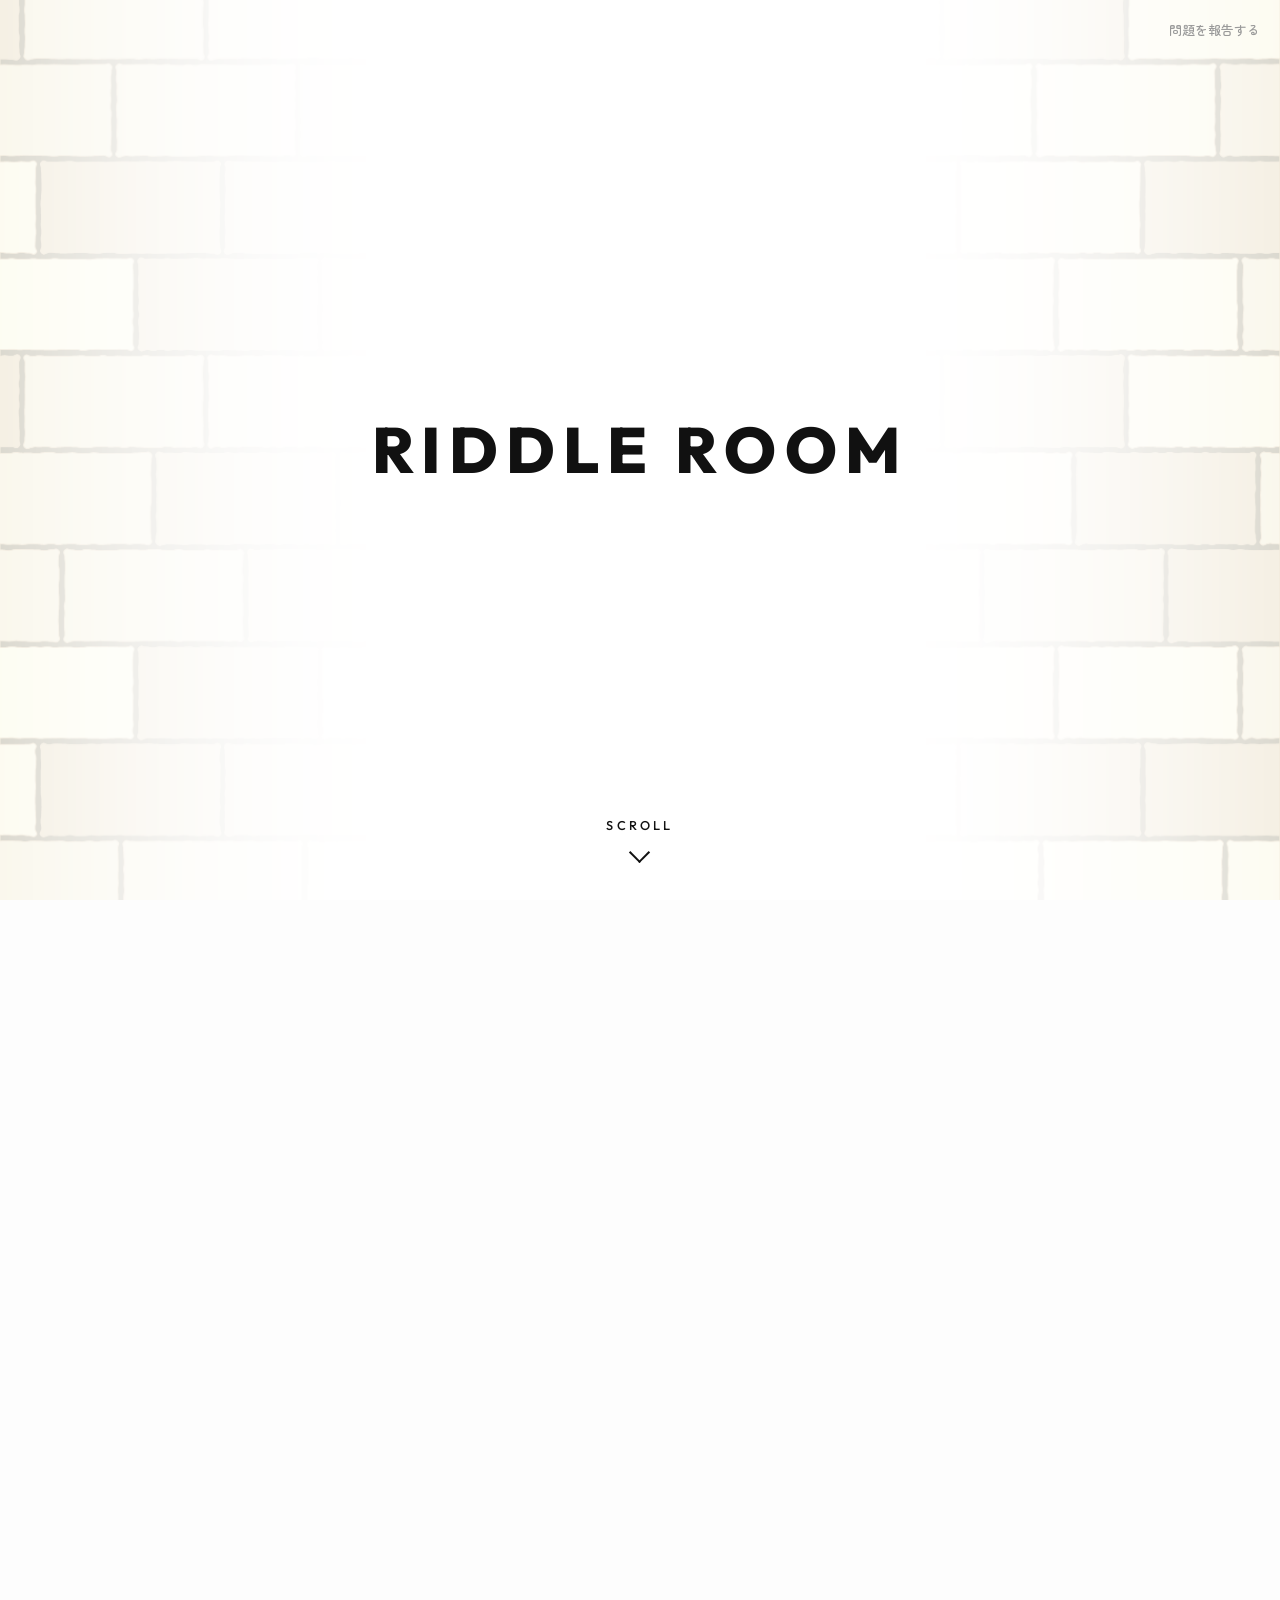
==== index.html @ d1fc24eb "feat: initialize RIDDLE ROOM web project with structural layout and multi-step progression logic" ====
<!DOCTYPE html>
<html lang="ja">

<head>
    <meta charset="UTF-8">
    <meta name="viewport" content="width=device-width, initial-scale=1.0">
    <title>RIDDLE ROOM</title>
    <link rel="stylesheet" href="style.css">
    <link rel="preconnect" href="https://fonts.googleapis.com">
    <link rel="preconnect" href="https://fonts.gstatic.com" crossorigin>
    <link
        href="https://fonts.googleapis.com/css2?family=Outfit:wght@300;500;700&family=Zen+Maru+Gothic:wght@400;500;700;900&display=swap"
        rel="stylesheet">
</head>

<body>
    <div class="scroll-container">
        <!-- Main Title Section -->
        <section class="section title-section">
            <a href="https://x.com/monushi_nazo" target="_blank" rel="noopener noreferrer" class="report-link" id="report-link">問題を報告する</a>
            <h1 class="main-title">RIDDLE<span class="pc-space"> </span><br class="sp-br">ROOM</h1>
            <div class="scroll-indicator">
                <span>SCROLL</span>
                <div class="arrow down"></div>
            </div>
        </section>

        <!-- 1st STEP Section -->
        <section class="section step-section" id="step1">
            <div class="step-card">
                <h2 class="step-title">1st STEP</h2>
                <p class="instruction">
                    壁にある謎を全て解き、<br class="sp-br">答えの最初の文字を並び替えて<br class="sp-br">一般的な単語にし、<br class="pc-br">
                    下の欄に入力しよう
                </p>
                <div class="input-group">
                    <input type="text" id="answer1" placeholder="答えを入力" autocomplete="off">
                    <button id="submit1" class="submit-btn" aria-label="Submit answer">→</button>
                </div>
                <div id="feedback1" class="feedback-container">
                    <!-- Red circle will be appended here via JS -->
                </div>
            </div>

            <div class="unlock-indicator hidden" id="unlock-step2">
                <span>NEXT</span>
                <div class="arrow down"></div>
            </div>
        </section>

        <!-- 2nd STEP Section -->
        <section class="section step-section" id="step2">
            <div class="step-card">
                <h2 class="step-title">2nd STEP</h2>
                <p class="instruction">
                    封筒1の中の謎を解こう。<br>
                    その際、4つのアイテムを取り出して謎の枠に入れ、謎を成立させてから解こう。<br class="sp-br">
                    解けたら答えの最初の文字を並び替えて<br class="pc-br">
                    一般的な単語にし、下の欄に入力しよう。
                </p>
                <div class="item-container">
                    <p class="item-note">※アイテムにはこのマークがついている</p>
                    <img src="item.png" alt="アイテムマーク" class="item-image">
                </div>
                <div class="input-group">
                    <input type="text" id="answer2" placeholder="答えを入力" autocomplete="off">
                    <button id="submit2" class="submit-btn" aria-label="Submit answer">→</button>
                </div>
                <div id="feedback2" class="feedback-container"></div>
            </div>

            <div class="unlock-indicator hidden" id="unlock-step3">
                <span>NEXT</span>
                <div class="arrow down"></div>
            </div>
        </section>

        <!-- 3rd STEP Section -->
        <section class="section step-section" id="step3">
            <div class="step-card">
                <h2 class="step-title">3rd STEP</h2>
                <p class="instruction">
                    最初を最後にしよう。<br class="sp-br">出てきた2つの答えを下の欄に入力しよう。
                </p>
                <div class="input-group" style="margin-bottom: 1rem;">
                    <input type="text" id="answer3_1" placeholder="答えを入力" autocomplete="off">
                </div>
                <div class="input-group">
                    <input type="text" id="answer3_2" placeholder="答えを入力" autocomplete="off">
                    <button id="submit3" class="submit-btn" aria-label="Submit answer">→</button>
                </div>
                <div id="feedback3" class="feedback-container"></div>
            </div>

            <div class="unlock-indicator hidden" id="unlock-step4">
                <span>NEXT</span>
                <div class="arrow down"></div>
            </div>
        </section>

        <!-- Final STEP Section -->
        <section class="section step-section" id="step4">
            <div class="step-card">
                <div class="input-group" style="margin-top: 2rem;">
                    <input type="text" id="answer4" placeholder="答えを入力" autocomplete="off">
                    <button id="submit4" class="submit-btn" aria-label="Submit answer">→</button>
                </div>
                <div id="feedback4" class="feedback-container"></div>
            </div>

            <div class="unlock-indicator hidden" id="unlock-step5">
                <span>NEXT</span>
                <div class="arrow down"></div>
            </div>
        </section>

        <!-- LAST STEP Section -->
        <section class="section step-section" id="last-step">
            <div class="step-card">
                <h2 class="step-title">LAST STEP</h2>
                <p class="instruction">
                    封筒2の中の謎を解こう
                </p>
                <div class="input-group">
                    <input type="text" id="answer5" placeholder="答えを入力" autocomplete="off">
                    <button id="submit5" class="submit-btn" aria-label="Submit answer">→</button>
                </div>
                <div id="feedback5" class="feedback-container"></div>
            </div>

            <div class="unlock-indicator hidden" id="unlock-clear">
                <span>NEXT</span>
                <div class="arrow down"></div>
            </div>
        </section>

        <!-- Clear Section -->
        <section class="section step-section" id="clear-section">
            <div class="step-card" style="display: flex; flex-direction: column; align-items: center; gap: 2rem;">
                <img src="clear.png" alt="Clear" style="max-width: 100%; height: auto;">
                <a href="https://twitter.com/intent/tweet?text=RIDDLE%20ROOM%E3%82%92%E3%82%AF%E3%83%AA%E3%82%A2%E3%81%97%E3%81%9F%EF%BC%81%0A%23%E7%A9%BA%E7%A9%BA" target="_blank" rel="noopener noreferrer" style="display: inline-block; padding: 1rem 2rem; background-color: var(--accent); color: white; text-decoration: none; border-radius: 5px; font-weight: bold; transition: opacity 0.3s;" onmouseover="this.style.opacity=0.8" onmouseout="this.style.opacity=1">ネタバレのない感想ポストはこちら！</a>
            </div>
        </section>
    </div>

    <script src="script.js"></script>
</body>

</html>
---- style.css ----
:root {
    --bg-color: #fdfdfd;
    --text-main: #333333;
    --accent: #111111;
    --accent-dim: #dddddd;
    --error: #ff3b30;
    --red-circle: #ff2a2a;
    --font-en: 'Outfit', sans-serif;
    --font-jp: 'Zen Maru Gothic', sans-serif;
}

* {
    margin: 0;
    padding: 0;
    box-sizing: border-box;
}

body {
    background-color: var(--bg-color);
    color: var(--text-main);
    font-family: var(--font-jp);
    font-weight: 500;
    overflow-x: hidden;
    line-height: 1.6;
}

html {
    scroll-behavior: smooth;
}

/* Scroll Framework Layering */
.scroll-container {
    position: fixed;
    top: 0;
    left: 0;
    width: 100vw;
    height: 100%;
    overflow: hidden;
    background-image: url('background.png');
    background-size: cover;
    background-position: center;
    background-repeat: no-repeat;
}

/* Sections */
.section {
    position: absolute;
    top: 0;
    left: 0;
    width: 100%;
    height: 100%;
    display: flex;
    flex-direction: column;
    justify-content: center;
    align-items: center;
    padding: 2rem;
    pointer-events: none; /* JS will enable pointer events when sections are visible */
}

/* Note: Interactive elements receive pointer-events dynamically via JS on their parent sections */

.main-title {
    font-family: var(--font-en);
    font-size: clamp(2.5rem, 10vw, 4rem);
    font-weight: 800;
    letter-spacing: clamp(0.2rem, 2vw, 0.5rem);
    color: var(--accent);
    text-align: center;
    line-height: 1.2;
}

/* Removed Reveal Classes as they are now handled by JS smoothly */

.report-link,
.report-link:visited,
.report-link:active,
.report-link:focus {
    position: absolute;
    top: 20px;
    right: 20px;
    font-size: 0.8rem;
    color: #999;
    text-decoration: none;
    z-index: 100;
}

/* Step Layout (Removed Box Styling) */
.step-card {
    max-width: 600px;
    width: 100%;
    text-align: center;
    padding: 2rem 0;
    /* removed card background, glass effect, and borders for clean minimalist look */
}

.step-title {
    font-family: var(--font-en);
    font-size: clamp(2rem, 8vw, 2.5rem);
    color: var(--accent);
    margin-bottom: 2rem;
    font-weight: 700;
    letter-spacing: 0.1rem;
    position: relative;
    display: inline-block;
}

/* Slim underline for the title */
.step-title::after {
    content: '';
    position: absolute;
    bottom: -8px;
    left: 30%;
    width: 40%;
    height: 1px;
    background: var(--accent);
}

.instruction {
    font-size: 1.1rem;
    margin-bottom: 2rem;
    font-weight: 500;
    color: #444;
}

.item-container {
    margin-bottom: 2rem;
    display: flex;
    flex-direction: column;
    align-items: center;
    gap: 0.5rem;
}

.item-note {
    font-size: 0.9rem;
    color: #777;
}

.item-image {
    max-width: 120px;
    height: auto;
}

/* Input Fields */
.input-group {
    display: flex;
    justify-content: center;
    align-items: center;
    position: relative;
    max-width: 300px;
    margin: 0 auto;
}

input[type="text"] {
    width: 100%;
    background: transparent;
    border: none;
    border-bottom: 2px solid var(--accent-dim);
    color: var(--text-main);
    padding: 0.8rem 2.5rem 0.8rem 0.5rem;
    font-size: 1.4rem;
    font-weight: 700;
    font-family: var(--font-jp);
    text-align: center;
    transition: border-color 0.3s ease;
}

input[type="text"]:focus {
    outline: none;
    border-bottom-color: var(--accent);
}

input[type="text"]::placeholder {
    color: #bbbbbb;
    font-size: 1rem;
}

.submit-btn {
    position: absolute;
    right: -10px;
    background: transparent;
    border: none;
    color: var(--accent);
    font-size: 1.5rem;
    cursor: pointer;
    width: 40px;
    height: 40px;
    display: flex;
    align-items: center;
    justify-content: center;
    transition: transform 0.2s ease;
}

.submit-btn:hover {
    transform: translateX(3px);
}

/* Feedback Element */
.feedback-container {
    margin-top: 2rem;
    display: flex;
    justify-content: center;
    align-items: center;
}

.success-message {
    text-align: center;
    animation: fadeInMsg 0.4s ease-out forwards;
}

.success-text {
    font-size: 1.2rem;
    font-weight: 500;
    color: #4CAF50;
    letter-spacing: 0.05rem;
}

@keyframes fadeInMsg {
    0% { opacity: 0; }
    100% { opacity: 1; }
}

/* Scroll Indicators */
.scroll-indicator, .unlock-indicator {
    position: absolute;
    bottom: 40px;
    display: flex;
    flex-direction: column;
    align-items: center;
    opacity: 0.6;
    animation: bounce 2s infinite;
    cursor: pointer;
    font-family: var(--font-en);
    font-size: 0.8rem;
    letter-spacing: 0.2rem;
    color: var(--accent);
    z-index: 10;
}

.unlock-indicator {
    opacity: 1;
    animation: bounce 2s infinite;
}

@keyframes bounce {
    0%, 20%, 50%, 80%, 100% { transform: translateY(0); }
    40% { transform: translateY(-10px); }
    60% { transform: translateY(-5px); }
}

.arrow {
    width: 15px;
    height: 15px;
    border-right: 2px solid currentColor;
    border-bottom: 2px solid currentColor;
    transform: rotate(45deg);
    margin-top: 10px;
}

/* Responsive Line Breaks */
@media (min-width: 769px) {
    .sp-br { display: none; }
}

@media (max-width: 768px) {
    .pc-br { display: none; }
    .pc-space { display: none; }
}

/* Removed hidden states as opacity and pointer events are directly managed by JS */
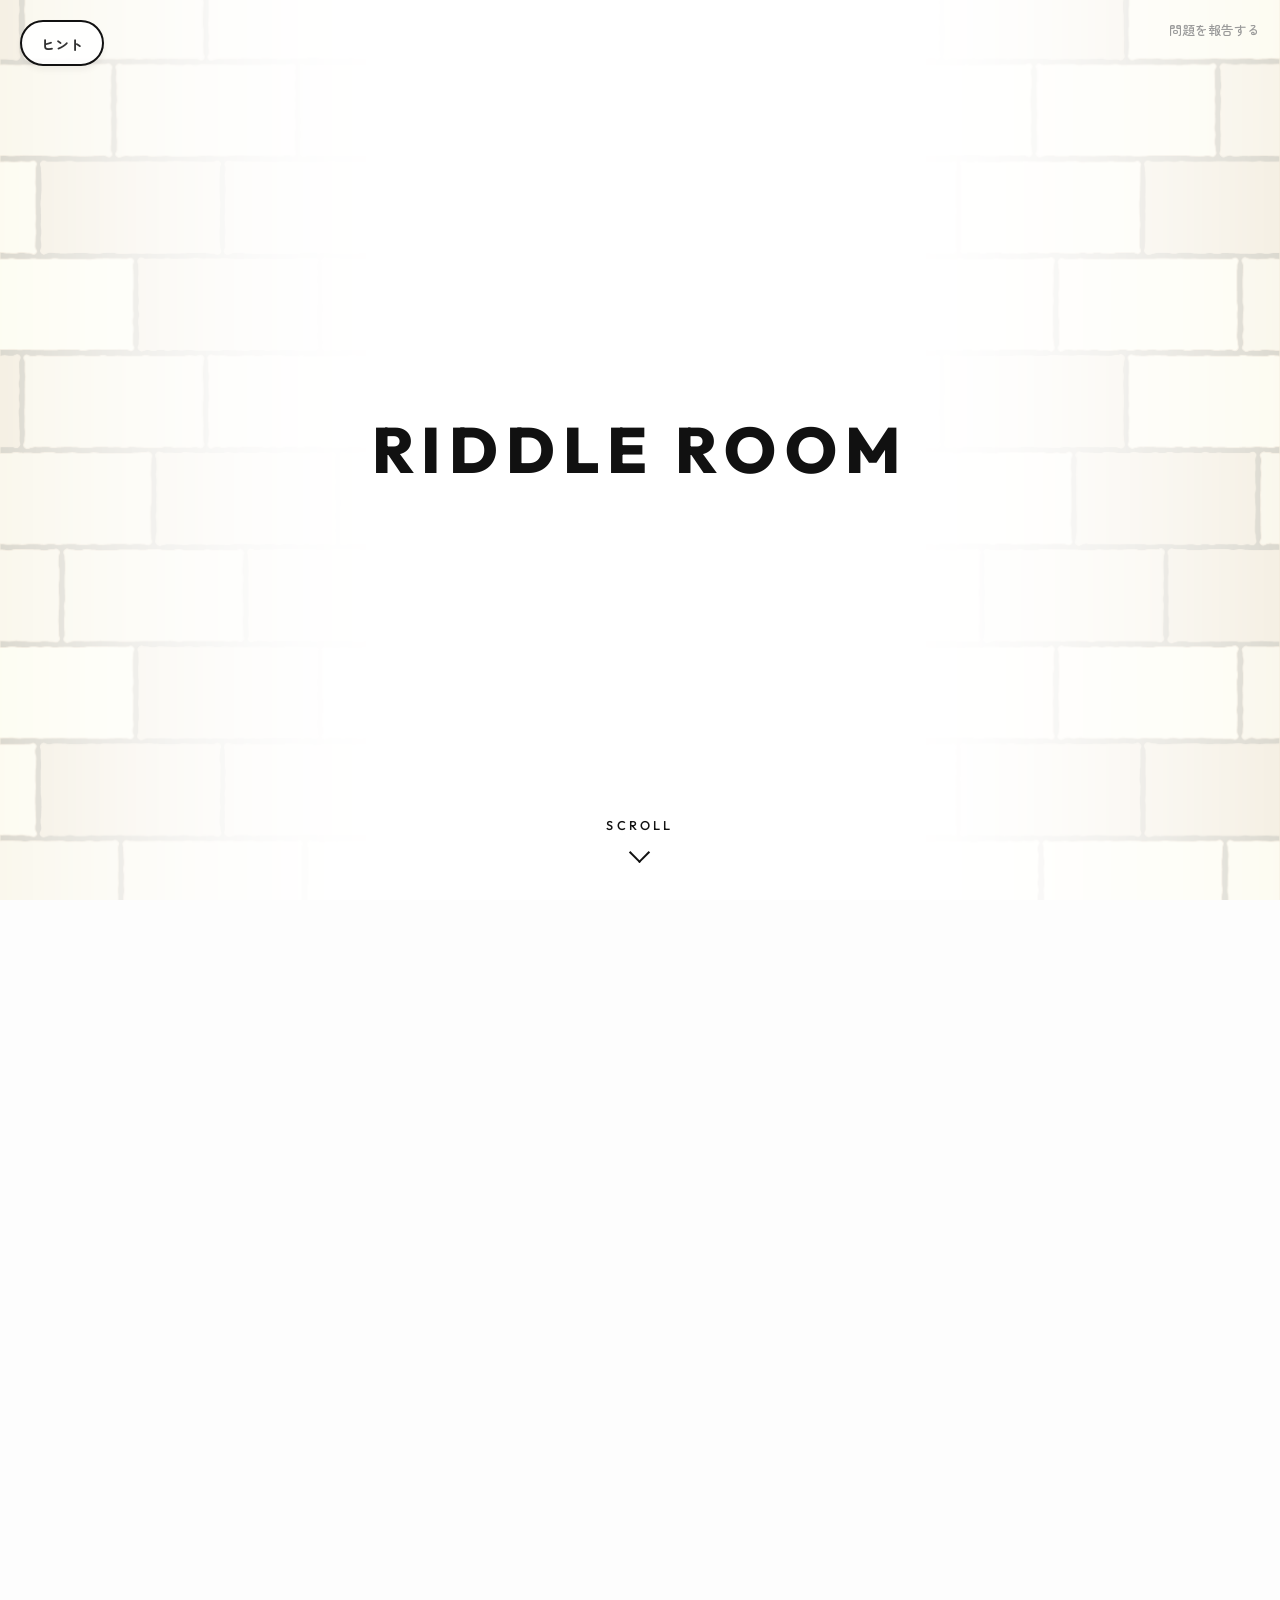
==== commit ae08cfa1: "諸々修正＋ヒントサイト型だけ追加" ====
--- a/index.html
+++ b/index.html
@@ -14,6 +14,7 @@
 </head>
 
 <body>
+    <a href="hint.html" class="hint-link">ヒント</a>
     <div class="scroll-container">
         <!-- Main Title Section -->
         <section class="section title-section">
--- a/style.css
+++ b/style.css
@@ -33,8 +33,9 @@
     position: fixed;
     top: 0;
     left: 0;
-    width: 100vw;
+    width: 100%;
     height: 100%;
+    height: 100svh;
     overflow: hidden;
     background-image: url('background.png');
     background-size: cover;
@@ -267,3 +268,27 @@
 }
 
 /* Removed hidden states as opacity and pointer events are directly managed by JS */
+/* Hint Link */
+.hint-link {
+    position: fixed;
+    top: 20px;
+    left: 20px;
+    font-family: var(--font-jp);
+    font-size: 0.9rem;
+    font-weight: 700;
+    color: var(--text-main);
+    background-color: rgba(255, 255, 255, 0.9);
+    padding: 0.6rem 1.2rem;
+    border-radius: 30px;
+    text-decoration: none;
+    z-index: 1000;
+    box-shadow: 0 4px 6px rgba(0, 0, 0, 0.05);
+    border: 2px solid var(--accent);
+    transition: all 0.2s ease;
+}
+
+.hint-link:hover {
+    background-color: var(--accent);
+    color: white;
+    transform: translateY(-2px);
+}
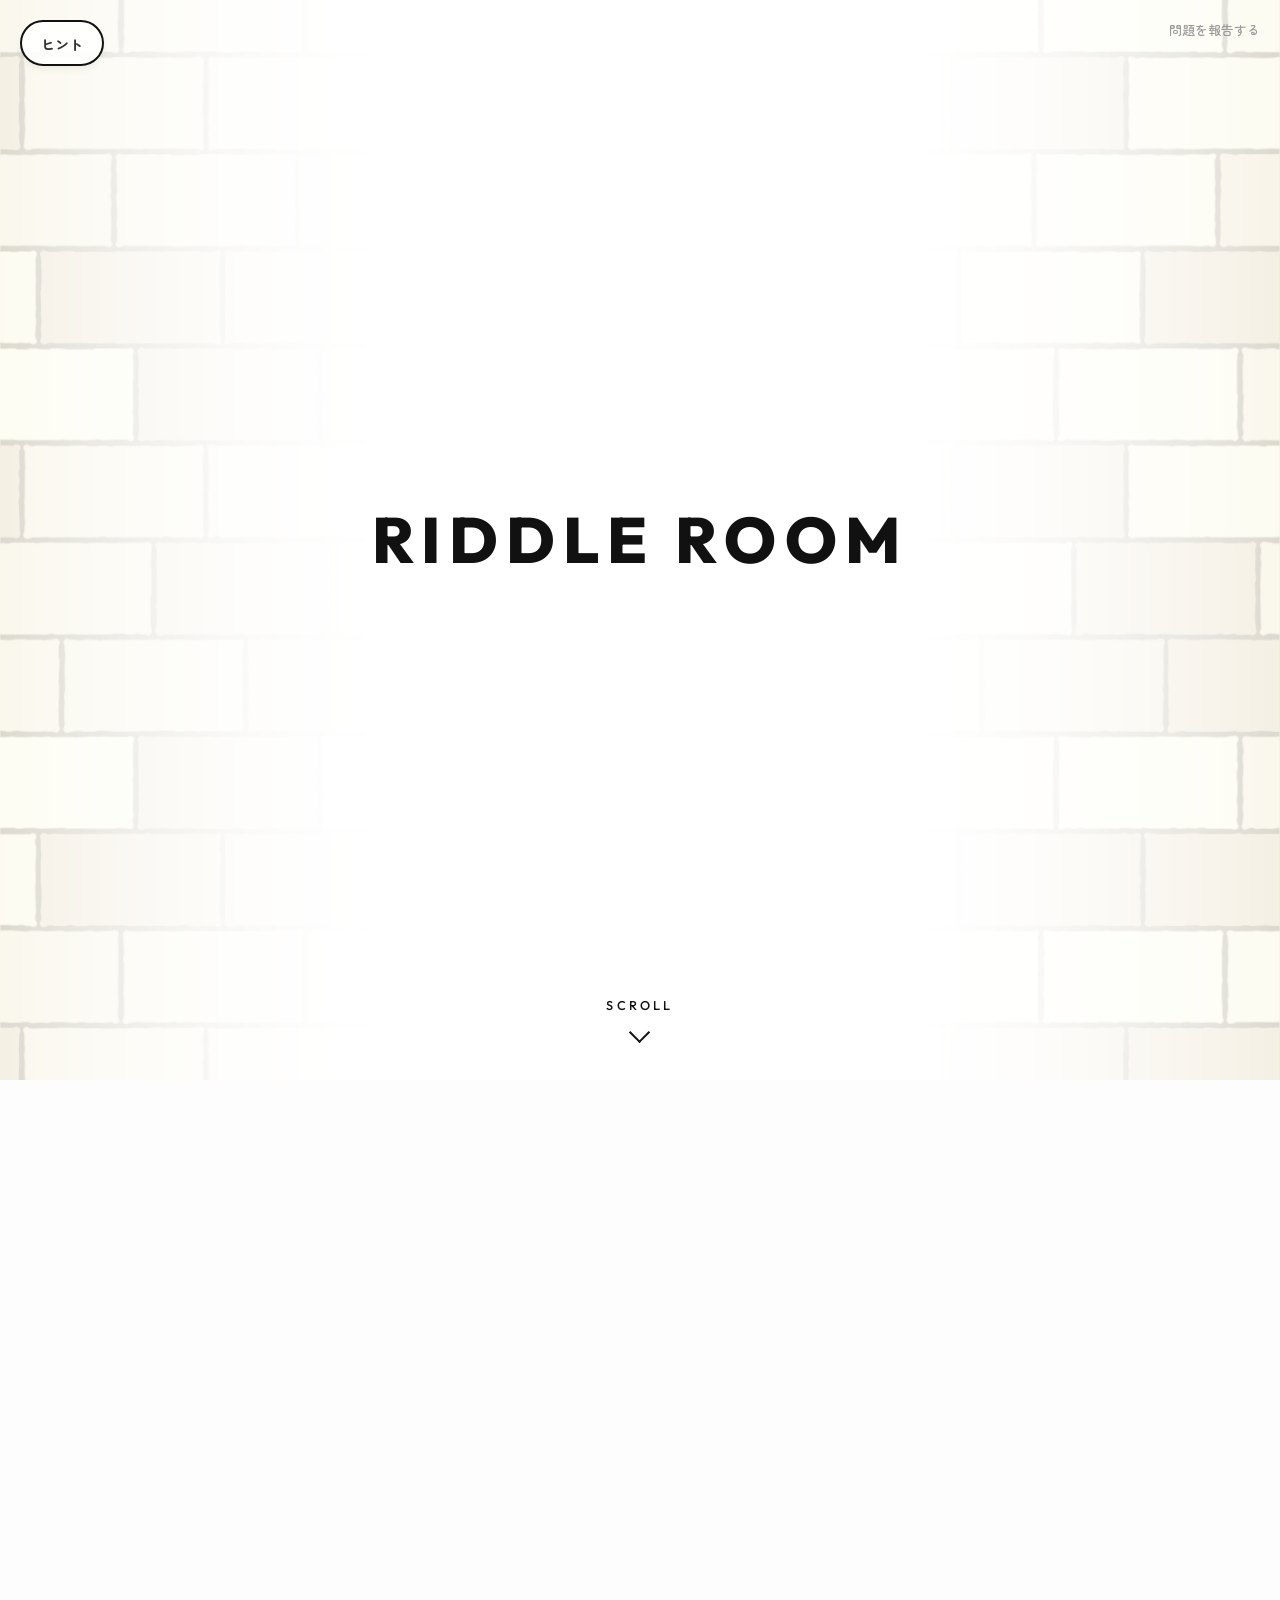
==== commit 42c6e862: "3rd 修正" ====
--- a/index.html
+++ b/index.html
@@ -19,7 +19,7 @@
         <!-- Main Title Section -->
         <section class="section title-section">
             <a href="https://x.com/monushi_nazo" target="_blank" rel="noopener noreferrer" class="report-link" id="report-link">問題を報告する</a>
-            <h1 class="main-title">RIDDLE<span class="pc-space"> </span><br class="sp-br">ROOM</h1>
+            <h1 class="main-title">RIDDLE<span class="pc-space"> </span><br class="sp-br">ROO<span id="version-trigger">M</span></h1>
             <div class="scroll-indicator">
                 <span>SCROLL</span>
                 <div class="arrow down"></div>
@@ -81,7 +81,7 @@
             <div class="step-card">
                 <h2 class="step-title">3rd STEP</h2>
                 <p class="instruction">
-                    最初を最後にしよう。<br class="sp-br">出てきた2つの答えを下の欄に入力しよう。
+                    <span style="text-decoration: underline; text-decoration-color: var(--red-circle); text-decoration-thickness: 2px; text-underline-offset: 4px;">最初</span>を<span style="text-decoration: underline; text-decoration-color: var(--red-circle); text-decoration-thickness: 2px; text-underline-offset: 4px;">最後</span>にしよう。<br class="sp-br">出てきた2つの答えを下の欄に入力しよう。
                 </p>
                 <div class="input-group" style="margin-bottom: 1rem;">
                     <input type="text" id="answer3_1" placeholder="答えを入力" autocomplete="off">
@@ -102,7 +102,10 @@
         <!-- Final STEP Section -->
         <section class="section step-section" id="step4">
             <div class="step-card">
-                <div class="input-group" style="margin-top: 2rem;">
+                <p class="instruction">
+                    部屋の中の目が届かないところを見よう
+                </p>
+                <div class="input-group">
                     <input type="text" id="answer4" placeholder="答えを入力" autocomplete="off">
                     <button id="submit4" class="submit-btn" aria-label="Submit answer">→</button>
                 </div>
--- a/style.css
+++ b/style.css
@@ -22,10 +22,12 @@
     font-weight: 500;
     overflow-x: hidden;
     line-height: 1.6;
+    overscroll-behavior-y: none;
 }
 
 html {
     scroll-behavior: smooth;
+    overscroll-behavior-y: none;
 }
 
 /* Scroll Framework Layering */
@@ -33,9 +35,8 @@
     position: fixed;
     top: 0;
     left: 0;
-    width: 100%;
-    height: 100%;
-    height: 100svh;
+    width: 100vw;
+    height: 120vh;
     overflow: hidden;
     background-image: url('background.png');
     background-size: cover;
@@ -265,6 +266,10 @@
 @media (max-width: 768px) {
     .pc-br { display: none; }
     .pc-space { display: none; }
+    
+    #step2 .step-card {
+        margin-top: -10vh;
+    }
 }
 
 /* Removed hidden states as opacity and pointer events are directly managed by JS */
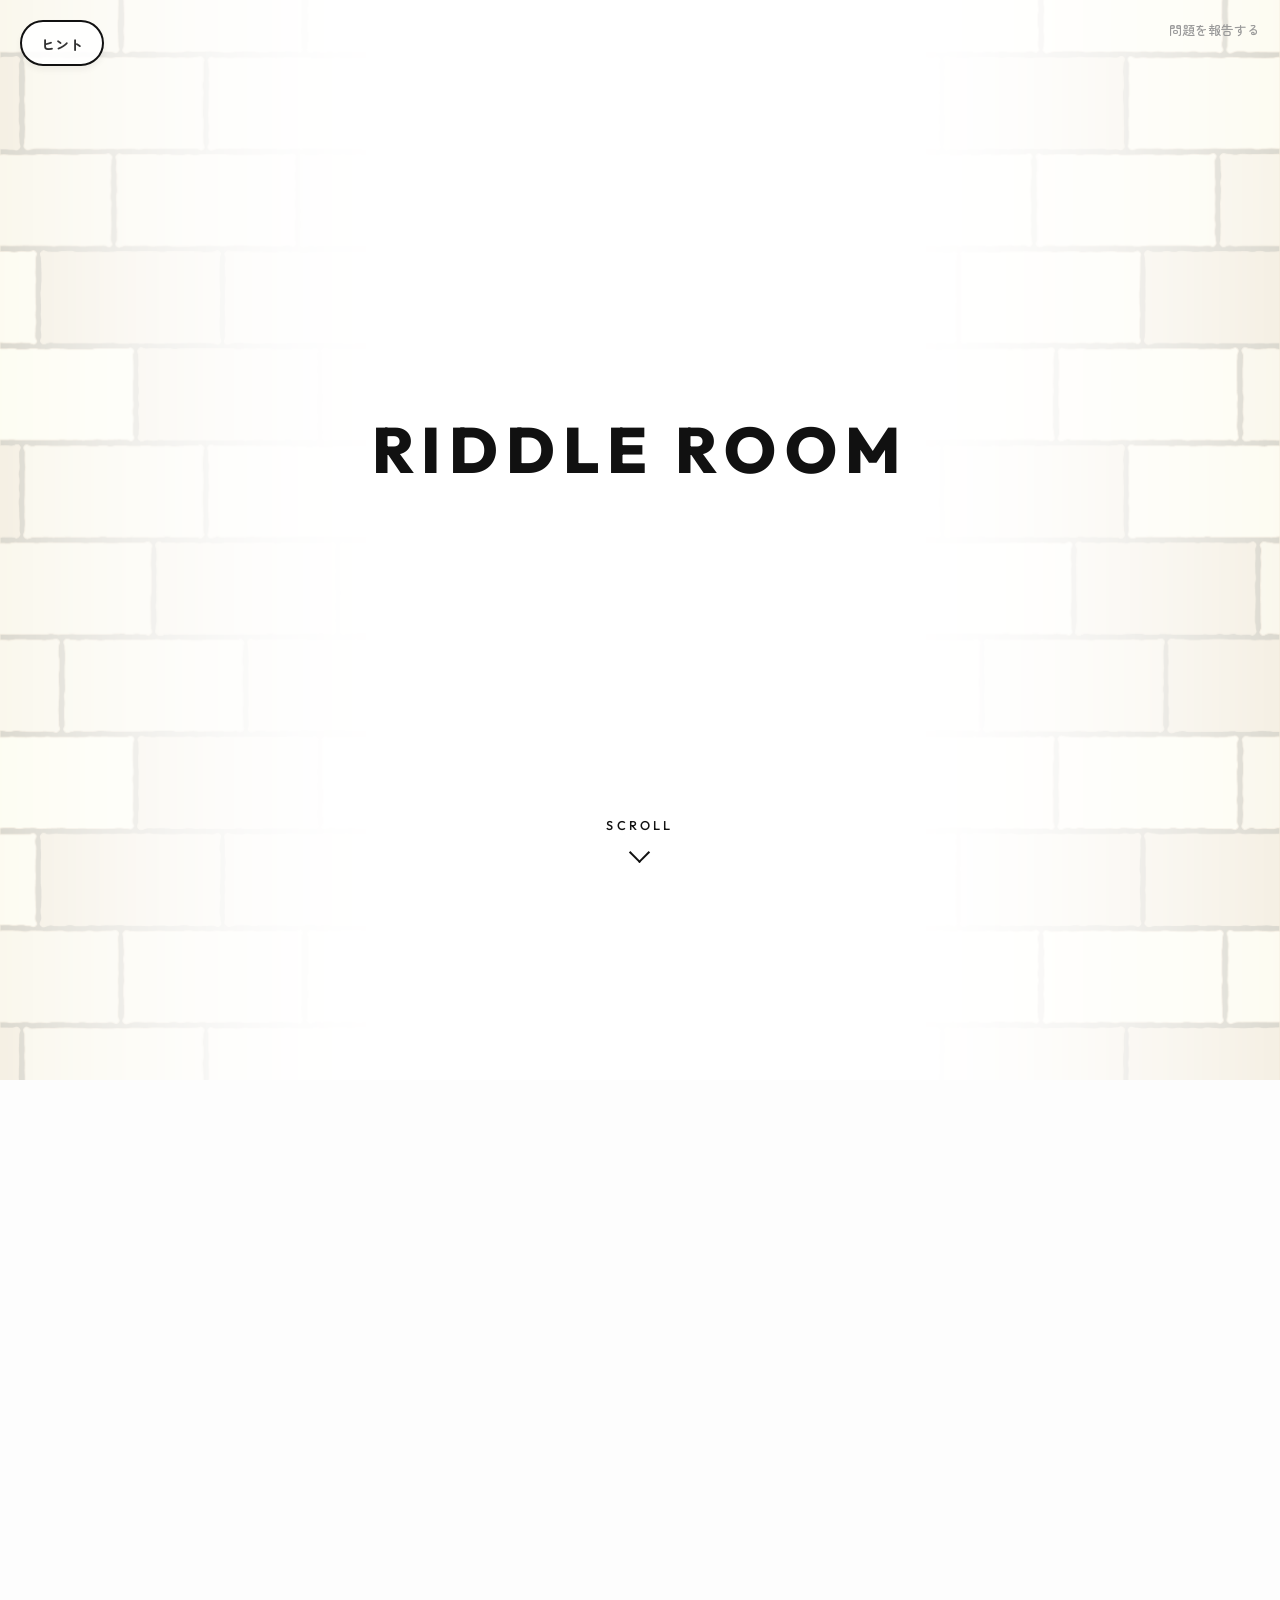
==== commit a5c615fe: "ラスト修正" ====
--- a/index.html
+++ b/index.html
@@ -31,7 +31,7 @@
             <div class="step-card">
                 <h2 class="step-title">1st STEP</h2>
                 <p class="instruction">
-                    壁にある謎を全て解き、<br class="sp-br">答えの最初の文字を並び替えて<br class="sp-br">一般的な単語にし、<br class="pc-br">
+                    壁にある謎を全て解き、<br class="sp-br">答えの<span style="text-decoration: underline; text-decoration-color: var(--red-circle); text-decoration-thickness: 2px; text-underline-offset: 4px;">最初</span>の文字を並び替えて<br class="sp-br">一般的な単語にし、<br class="pc-br">
                     下の欄に入力しよう
                 </p>
                 <div class="input-group">
@@ -56,7 +56,7 @@
                 <p class="instruction">
                     封筒1の中の謎を解こう。<br>
                     その際、4つのアイテムを取り出して謎の枠に入れ、謎を成立させてから解こう。<br class="sp-br">
-                    解けたら答えの最初の文字を並び替えて<br class="pc-br">
+                    解けたら答えの<span style="text-decoration: underline; text-decoration-color: var(--red-circle); text-decoration-thickness: 2px; text-underline-offset: 4px;">最初</span>の文字を並び替えて<br class="pc-br">
                     一般的な単語にし、下の欄に入力しよう。
                 </p>
                 <div class="item-container">
--- a/style.css
+++ b/style.css
@@ -50,7 +50,8 @@
     top: 0;
     left: 0;
     width: 100%;
-    height: 100%;
+    height: 100vh;
+    height: 100dvh;
     display: flex;
     flex-direction: column;
     justify-content: center;
@@ -266,10 +267,6 @@
 @media (max-width: 768px) {
     .pc-br { display: none; }
     .pc-space { display: none; }
-    
-    #step2 .step-card {
-        margin-top: -10vh;
-    }
 }
 
 /* Removed hidden states as opacity and pointer events are directly managed by JS */
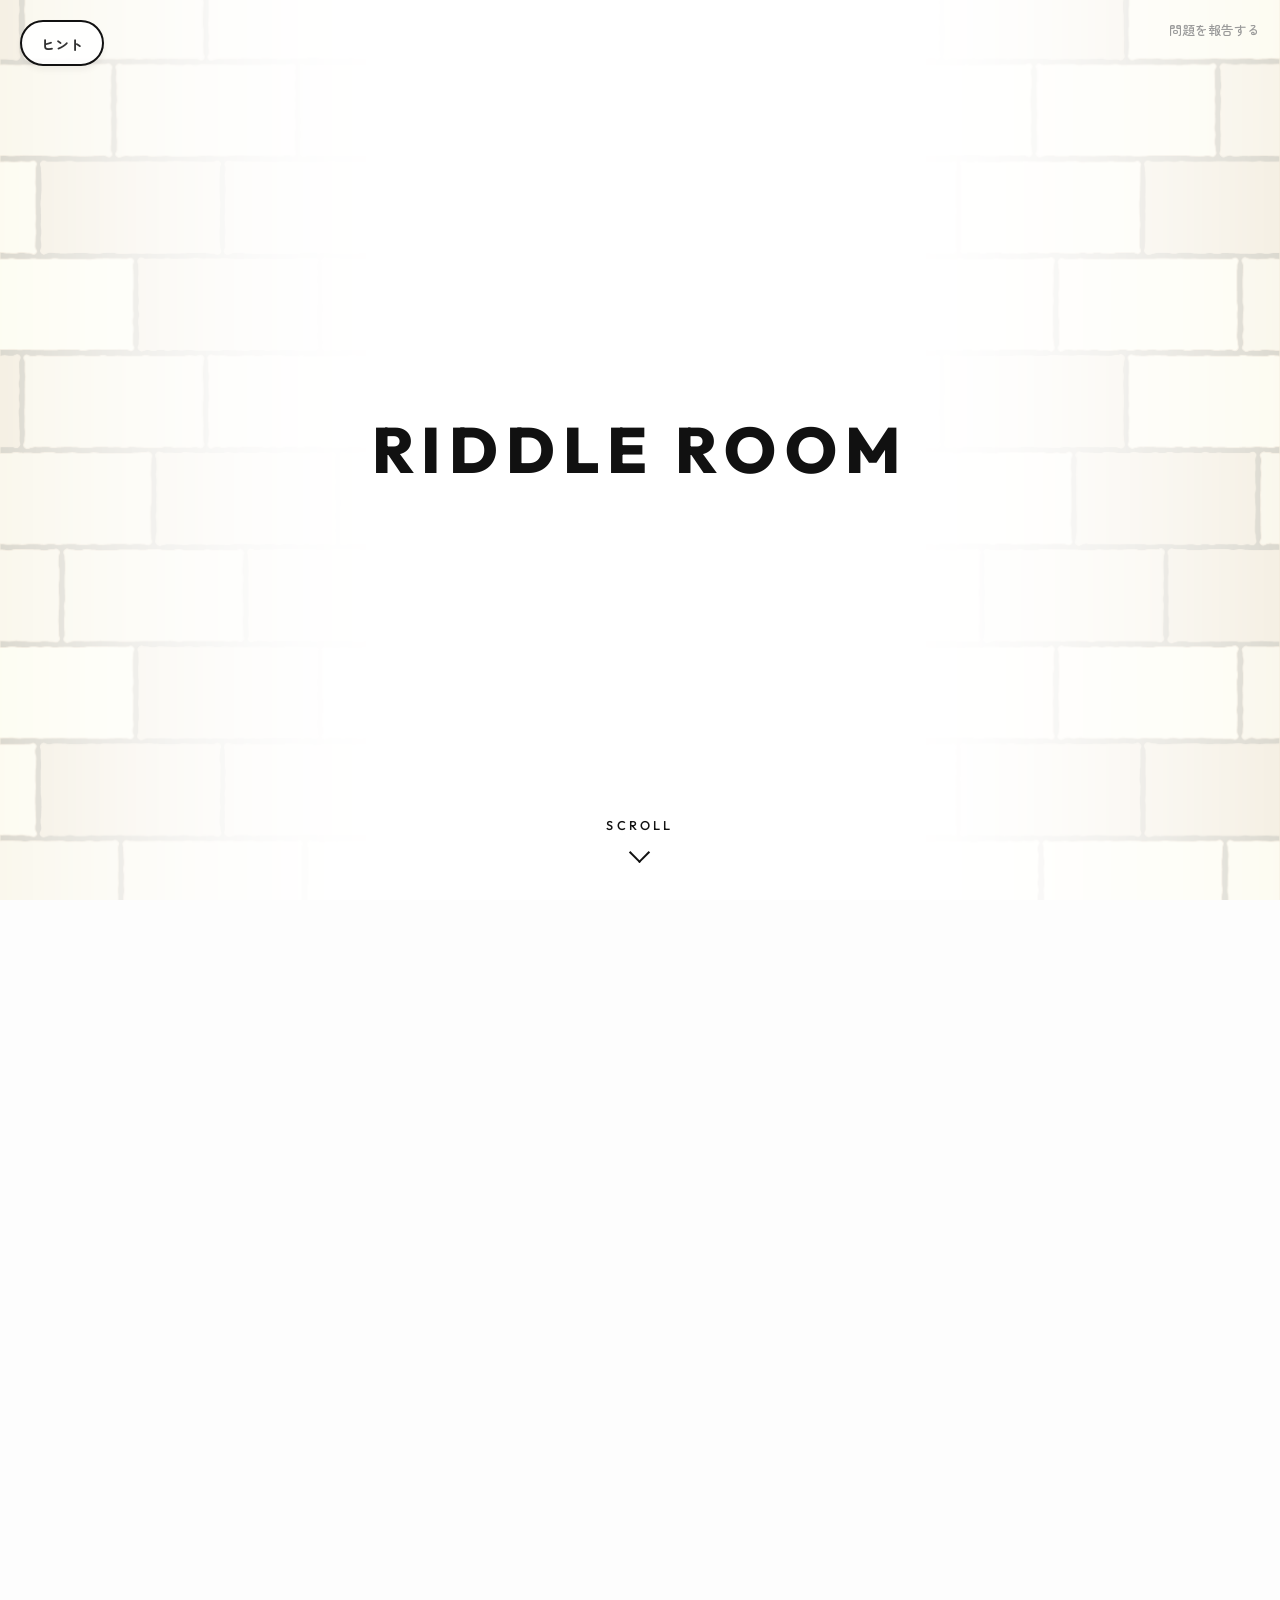
==== commit b70f8600: "test(Deep Reserch)" ====
--- a/index.html
+++ b/index.html
@@ -3,7 +3,7 @@
 
 <head>
     <meta charset="UTF-8">
-    <meta name="viewport" content="width=device-width, initial-scale=1.0">
+    <meta name="viewport" content="width=device-width, initial-scale=1.0, interactive-widget=resizes-content">
     <title>RIDDLE ROOM</title>
     <link rel="stylesheet" href="style.css">
     <link rel="preconnect" href="https://fonts.googleapis.com">
--- a/style.css
+++ b/style.css
@@ -33,10 +33,10 @@
 /* Scroll Framework Layering */
 .scroll-container {
     position: fixed;
-    top: 0;
+    top: var(--vv-offset-top, 0px);
     left: 0;
-    width: 100vw;
-    height: 120vh;
+    width: 100%;
+    height: var(--vv-height, 100dvh);
     overflow: hidden;
     background-image: url('background.png');
     background-size: cover;
@@ -50,8 +50,7 @@
     top: 0;
     left: 0;
     width: 100%;
-    height: 100vh;
-    height: 100dvh;
+    height: 100%;
     display: flex;
     flex-direction: column;
     justify-content: center;
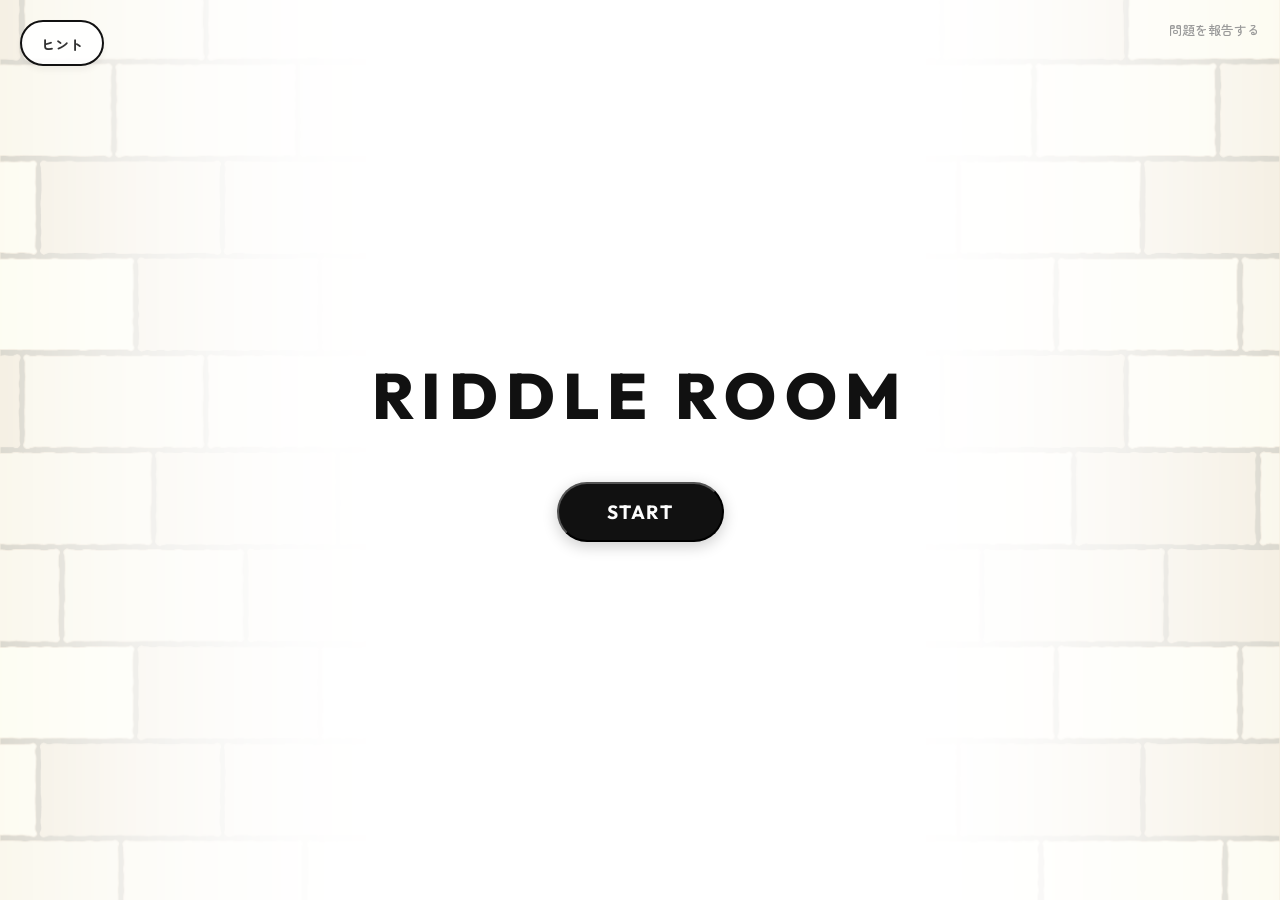
==== commit 53782bb5: "ヒント実装" ====
--- a/index.html
+++ b/index.html
@@ -14,135 +14,15 @@
 </head>
 
 <body>
-    <a href="hint.html" class="hint-link">ヒント</a>
+    <a href="hint.html" class="hint-link" target="_blank" rel="noopener noreferrer">ヒント</a>
+    <a href="https://x.com/monushi_nazo" target="_blank" rel="noopener noreferrer" class="report-link">問題を報告する</a>
+    
     <div class="scroll-container">
-        <!-- Main Title Section -->
         <section class="section title-section">
-            <a href="https://x.com/monushi_nazo" target="_blank" rel="noopener noreferrer" class="report-link" id="report-link">問題を報告する</a>
             <h1 class="main-title">RIDDLE<span class="pc-space"> </span><br class="sp-br">ROO<span id="version-trigger">M</span></h1>
-            <div class="scroll-indicator">
-                <span>SCROLL</span>
-                <div class="arrow down"></div>
-            </div>
-        </section>
-
-        <!-- 1st STEP Section -->
-        <section class="section step-section" id="step1">
-            <div class="step-card">
-                <h2 class="step-title">1st STEP</h2>
-                <p class="instruction">
-                    壁にある謎を全て解き、<br class="sp-br">答えの<span style="text-decoration: underline; text-decoration-color: var(--red-circle); text-decoration-thickness: 2px; text-underline-offset: 4px;">最初</span>の文字を並び替えて<br class="sp-br">一般的な単語にし、<br class="pc-br">
-                    下の欄に入力しよう
-                </p>
-                <div class="input-group">
-                    <input type="text" id="answer1" placeholder="答えを入力" autocomplete="off">
-                    <button id="submit1" class="submit-btn" aria-label="Submit answer">→</button>
-                </div>
-                <div id="feedback1" class="feedback-container">
-                    <!-- Red circle will be appended here via JS -->
-                </div>
-            </div>
-
-            <div class="unlock-indicator hidden" id="unlock-step2">
-                <span>NEXT</span>
-                <div class="arrow down"></div>
-            </div>
-        </section>
-
-        <!-- 2nd STEP Section -->
-        <section class="section step-section" id="step2">
-            <div class="step-card">
-                <h2 class="step-title">2nd STEP</h2>
-                <p class="instruction">
-                    封筒1の中の謎を解こう。<br>
-                    その際、4つのアイテムを取り出して謎の枠に入れ、謎を成立させてから解こう。<br class="sp-br">
-                    解けたら答えの<span style="text-decoration: underline; text-decoration-color: var(--red-circle); text-decoration-thickness: 2px; text-underline-offset: 4px;">最初</span>の文字を並び替えて<br class="pc-br">
-                    一般的な単語にし、下の欄に入力しよう。
-                </p>
-                <div class="item-container">
-                    <p class="item-note">※アイテムにはこのマークがついている</p>
-                    <img src="item.png" alt="アイテムマーク" class="item-image">
-                </div>
-                <div class="input-group">
-                    <input type="text" id="answer2" placeholder="答えを入力" autocomplete="off">
-                    <button id="submit2" class="submit-btn" aria-label="Submit answer">→</button>
-                </div>
-                <div id="feedback2" class="feedback-container"></div>
-            </div>
-
-            <div class="unlock-indicator hidden" id="unlock-step3">
-                <span>NEXT</span>
-                <div class="arrow down"></div>
-            </div>
-        </section>
-
-        <!-- 3rd STEP Section -->
-        <section class="section step-section" id="step3">
-            <div class="step-card">
-                <h2 class="step-title">3rd STEP</h2>
-                <p class="instruction">
-                    <span style="text-decoration: underline; text-decoration-color: var(--red-circle); text-decoration-thickness: 2px; text-underline-offset: 4px;">最初</span>を<span style="text-decoration: underline; text-decoration-color: var(--red-circle); text-decoration-thickness: 2px; text-underline-offset: 4px;">最後</span>にしよう。<br class="sp-br">出てきた2つの答えを下の欄に入力しよう。
-                </p>
-                <div class="input-group" style="margin-bottom: 1rem;">
-                    <input type="text" id="answer3_1" placeholder="答えを入力" autocomplete="off">
-                </div>
-                <div class="input-group">
-                    <input type="text" id="answer3_2" placeholder="答えを入力" autocomplete="off">
-                    <button id="submit3" class="submit-btn" aria-label="Submit answer">→</button>
-                </div>
-                <div id="feedback3" class="feedback-container"></div>
-            </div>
-
-            <div class="unlock-indicator hidden" id="unlock-step4">
-                <span>NEXT</span>
-                <div class="arrow down"></div>
-            </div>
-        </section>
-
-        <!-- Final STEP Section -->
-        <section class="section step-section" id="step4">
-            <div class="step-card">
-                <p class="instruction">
-                    部屋の中の目が届かないところを見よう
-                </p>
-                <div class="input-group">
-                    <input type="text" id="answer4" placeholder="答えを入力" autocomplete="off">
-                    <button id="submit4" class="submit-btn" aria-label="Submit answer">→</button>
-                </div>
-                <div id="feedback4" class="feedback-container"></div>
-            </div>
-
-            <div class="unlock-indicator hidden" id="unlock-step5">
-                <span>NEXT</span>
-                <div class="arrow down"></div>
-            </div>
-        </section>
-
-        <!-- LAST STEP Section -->
-        <section class="section step-section" id="last-step">
-            <div class="step-card">
-                <h2 class="step-title">LAST STEP</h2>
-                <p class="instruction">
-                    封筒2の中の謎を解こう
-                </p>
-                <div class="input-group">
-                    <input type="text" id="answer5" placeholder="答えを入力" autocomplete="off">
-                    <button id="submit5" class="submit-btn" aria-label="Submit answer">→</button>
-                </div>
-                <div id="feedback5" class="feedback-container"></div>
-            </div>
-
-            <div class="unlock-indicator hidden" id="unlock-clear">
-                <span>NEXT</span>
-                <div class="arrow down"></div>
-            </div>
-        </section>
-
-        <!-- Clear Section -->
-        <section class="section step-section" id="clear-section">
-            <div class="step-card" style="display: flex; flex-direction: column; align-items: center; gap: 2rem;">
-                <img src="clear.png" alt="Clear" style="max-width: 100%; height: auto;">
-                <a href="https://twitter.com/intent/tweet?text=RIDDLE%20ROOM%E3%82%92%E3%82%AF%E3%83%AA%E3%82%A2%E3%81%97%E3%81%9F%EF%BC%81%0A%23%E7%A9%BA%E7%A9%BA" target="_blank" rel="noopener noreferrer" style="display: inline-block; padding: 1rem 2rem; background-color: var(--accent); color: white; text-decoration: none; border-radius: 5px; font-weight: bold; transition: opacity 0.3s;" onmouseover="this.style.opacity=0.8" onmouseout="this.style.opacity=1">ネタバレのない感想ポストはこちら！</a>
+            
+            <div style="display: flex; flex-direction: column; gap: 1rem; margin-top: 3rem;">
+                <button id="start-btn" class="next-button" style="margin-top: 0;">START</button>
             </div>
         </section>
     </div>
--- a/style.css
+++ b/style.css
@@ -30,36 +30,36 @@
     overscroll-behavior-y: none;
 }
 
-/* Scroll Framework Layering */
+/* Page Container */
 .scroll-container {
-    position: fixed;
-    top: var(--vv-offset-top, 0px);
-    left: 0;
+    min-height: 100dvh;
     width: 100%;
-    height: var(--vv-height, 100dvh);
-    overflow: hidden;
+    display: flex;
+    flex-direction: column;
+    justify-content: center;
+    align-items: center;
     background-image: url('background.png');
     background-size: cover;
     background-position: center;
     background-repeat: no-repeat;
+    animation: fadeInPage 0.8s ease-out forwards;
+}
+
+@keyframes fadeInPage {
+    0% { opacity: 0; }
+    100% { opacity: 1; }
 }
 
 /* Sections */
 .section {
-    position: absolute;
-    top: 0;
-    left: 0;
     width: 100%;
-    height: 100%;
+    max-width: 800px;
     display: flex;
     flex-direction: column;
     justify-content: center;
     align-items: center;
     padding: 2rem;
-    pointer-events: none; /* JS will enable pointer events when sections are visible */
-}
-
-/* Note: Interactive elements receive pointer-events dynamically via JS on their parent sections */
+}
 
 .main-title {
     font-family: var(--font-en);
@@ -77,13 +77,13 @@
 .report-link:visited,
 .report-link:active,
 .report-link:focus {
-    position: absolute;
+    position: fixed;
     top: 20px;
     right: 20px;
     font-size: 0.8rem;
     color: #999;
     text-decoration: none;
-    z-index: 100;
+    z-index: 1000;
 }
 
 /* Step Layout (Removed Box Styling) */
@@ -217,12 +217,18 @@
 }
 
 @keyframes fadeInMsg {
-    0% { opacity: 0; }
-    100% { opacity: 1; }
+    0% {
+        opacity: 0;
+    }
+
+    100% {
+        opacity: 1;
+    }
 }
 
 /* Scroll Indicators */
-.scroll-indicator, .unlock-indicator {
+.scroll-indicator,
+.unlock-indicator {
     position: absolute;
     bottom: 40px;
     display: flex;
@@ -244,9 +250,22 @@
 }
 
 @keyframes bounce {
-    0%, 20%, 50%, 80%, 100% { transform: translateY(0); }
-    40% { transform: translateY(-10px); }
-    60% { transform: translateY(-5px); }
+
+    0%,
+    20%,
+    50%,
+    80%,
+    100% {
+        transform: translateY(0);
+    }
+
+    40% {
+        transform: translateY(-10px);
+    }
+
+    60% {
+        transform: translateY(-5px);
+    }
 }
 
 .arrow {
@@ -258,14 +277,83 @@
     margin-top: 10px;
 }
 
+/* Next Button / Generic Buttons */
+.next-button {
+    display: inline-block;
+    margin-top: 2rem;
+    padding: 1rem 3rem;
+    font-family: var(--font-en);
+    font-size: 1.2rem;
+    font-weight: 700;
+    color: var(--bg-color);
+    background-color: var(--accent);
+    text-decoration: none;
+    border-radius: 50px;
+    letter-spacing: 0.1rem;
+    transition: transform 0.2s ease, opacity 0.2s ease;
+    box-shadow: 0 4px 15px rgba(0, 0, 0, 0.2);
+    animation: fadeInPage 0.5s ease-out forwards;
+}
+
+.next-button:hover {
+    transform: translateY(-2px);
+    opacity: 0.9;
+}
+
+.next-button.hidden {
+    display: none;
+}
+
+/* Previous & Title Buttons */
+.title-button {
+    position: fixed;
+    bottom: 45px;
+    left: 20px;
+    font-size: 0.9rem;
+    color: #888;
+    text-decoration: none;
+    font-family: var(--font-jp);
+    font-weight: 500;
+    transition: color 0.2s ease;
+    z-index: 1000;
+}
+
+.title-button:hover {
+    color: var(--accent);
+}
+
+.prev-button {
+    position: fixed;
+    bottom: 20px;
+    left: 20px;
+    font-size: 0.9rem;
+    color: #888;
+    text-decoration: none;
+    font-family: var(--font-jp);
+    font-weight: 500;
+    transition: color 0.2s ease;
+    z-index: 1000;
+}
+
+.prev-button:hover {
+    color: var(--accent);
+}
+
 /* Responsive Line Breaks */
 @media (min-width: 769px) {
-    .sp-br { display: none; }
+    .sp-br {
+        display: none;
+    }
 }
 
 @media (max-width: 768px) {
-    .pc-br { display: none; }
-    .pc-space { display: none; }
+    .pc-br {
+        display: none;
+    }
+
+    .pc-space {
+        display: none;
+    }
 }
 
 /* Removed hidden states as opacity and pointer events are directly managed by JS */
@@ -292,4 +380,4 @@
     background-color: var(--accent);
     color: white;
     transform: translateY(-2px);
-}
+}
